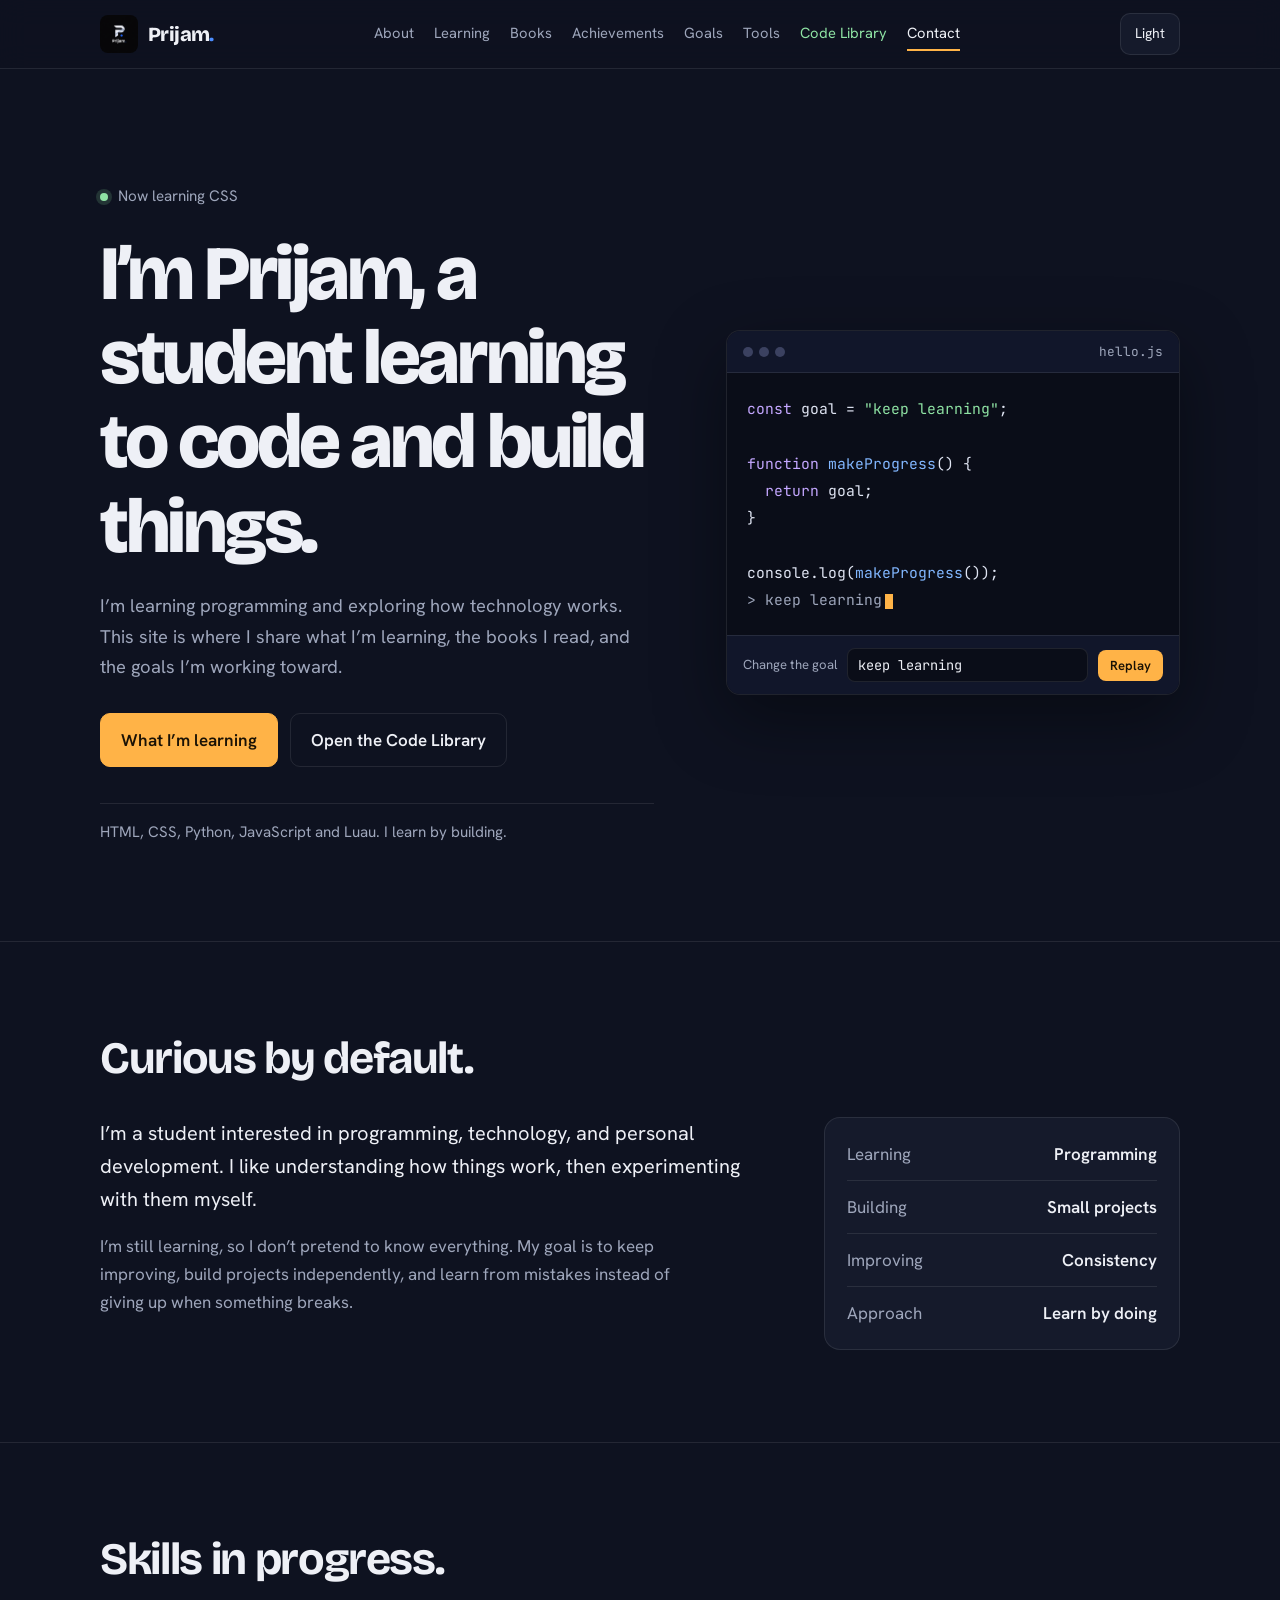
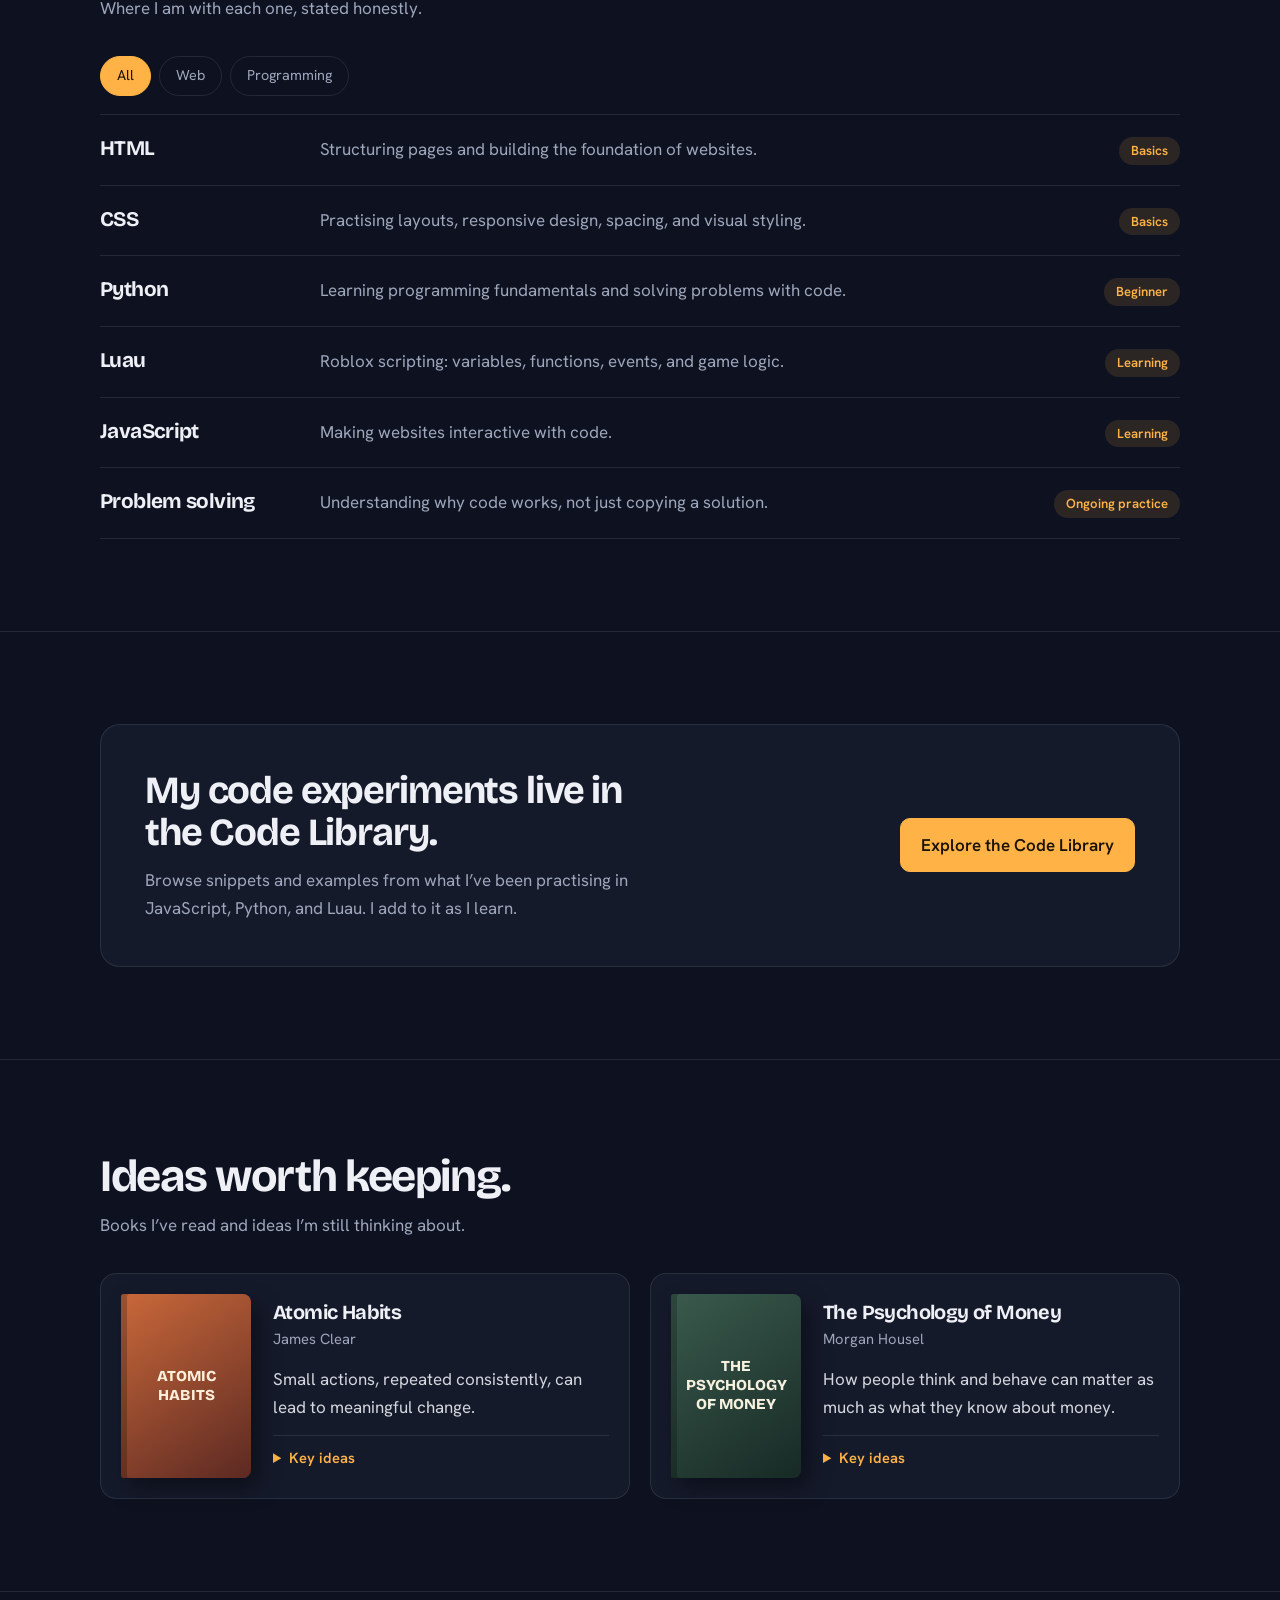
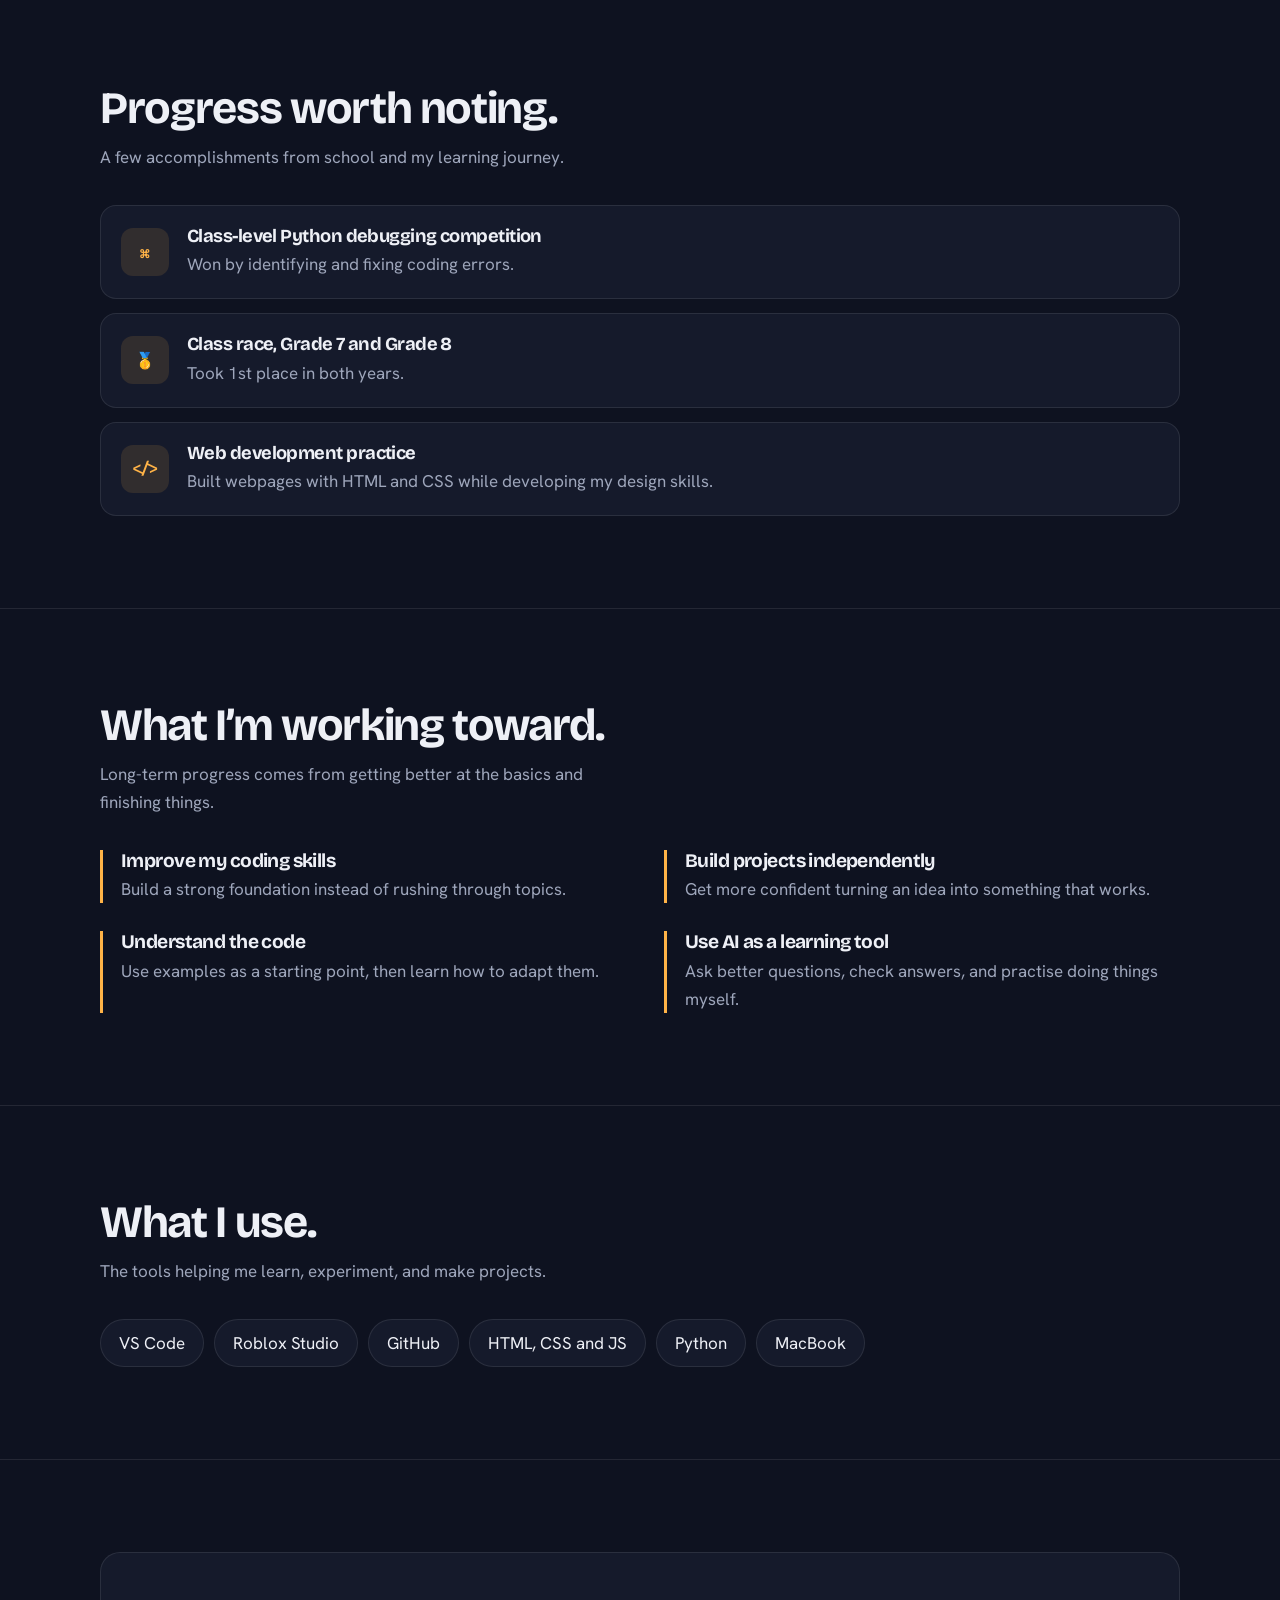
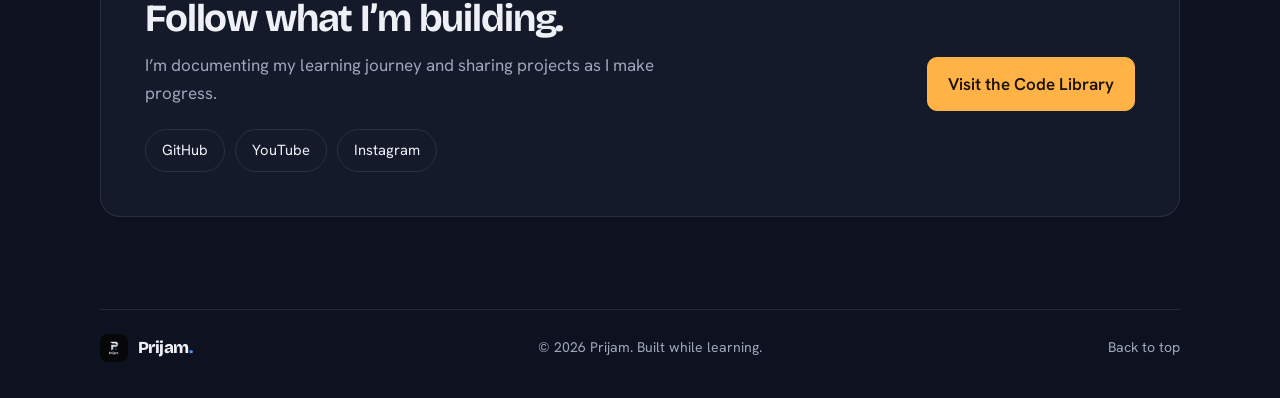
==== Main/Main Page /ALL/index.html @ 0020c87b "Added new HTML/CSS code. Also gave the website link" ====
<!doctype html>
<html lang="en">
<head>
<meta charset="UTF-8">
<meta name="viewport" content="width=device-width, initial-scale=1">
<meta name="theme-color" content="#0e1220">
<meta name="description" content="Prijam’s personal portfolio — a student learning to code, building projects, and exploring ideas.">
<meta property="og:type" content="website">
<meta property="og:title" content="Prijam | Student Learning to Code">
<meta property="og:description" content="A student learning to code, building projects, and sharing the journey.">
<title>Prijam | Student Learning to Code</title>
<link rel="icon" type="image/png" href="logo.png">
<link rel="preconnect" href="https://fonts.googleapis.com">
<link rel="preconnect" href="https://fonts.gstatic.com" crossorigin>

<link rel="stylesheet" href="https://fonts.googleapis.com/css2?family=Bricolage+Grotesque:opsz,wght@12..96,500;12..96,700;12..96,800&family=Hanken+Grotesk:wght@400;500;600&family=JetBrains+Mono&display=swap">
<script>try{var t=localStorage.getItem("theme");if(t)document.documentElement.dataset.theme=t}catch(e){}</script>
<link rel="stylesheet" href="style.css">
<script src="script.js" defer></script>
</head>
<body>
<a class="skip" href="#main">Skip to content</a>

<header class="topbar">
  <div class="wrap nav">
    <a href="#home" class="brand" aria-label="Prijam home">
      <img src="logo.png" alt="" class="brand-logo">
      <span>Prijam<span class="brand-dot">.</span></span>
    </a>
    <button class="menu-toggle" id="menuToggle" type="button" aria-controls="navLinks" aria-expanded="false" aria-label="Toggle navigation">Menu</button>
    <nav class="nav-links" id="navLinks" aria-label="Main navigation">
      <a href="#about">About</a>
      <a href="#learning">Learning</a>
      <a href="#books">Books</a>
      <a href="#achievements">Achievements</a>
      <a href="#goals">Goals</a>
      <a href="#tools">Tools</a>
      <a href="code.html" class="nav-code">Code Library</a>
      <a href="#contact">Contact</a>
    </nav>
    <button class="theme-toggle" id="themeToggle" type="button">Light</button>
  </div>
</header>

<main id="main">

<section id="home" class="hero">
  <div class="wrap hero-grid">
    <div>
      <p class="now"><span class="dot"></span>Now learning CSS</p>
      <h1>I’m Prijam, a student learning to code and build things.</h1>
      <p class="hero-copy">I’m learning programming and exploring how technology works. This site is where I share what I’m learning, the books I read, and the goals I’m working toward.</p>
      <div class="hero-actions">
        <a href="#learning" class="btn primary">What I’m learning</a>
        <a href="code.html" class="btn">Open the Code Library</a>
      </div>
      <p class="stack">HTML, CSS, Python, JavaScript and Luau. I learn by building.</p>
    </div>

    <div class="editor">
      <div class="editor-top"><span class="dots"><i></i><i></i><i></i></span><span>hello.js</span></div>
      <div class="code" role="img" aria-label="A small JavaScript example that prints your goal">
        <span class="ln" style="--n:1"><span class="k">const</span> goal = <span class="s">"<span id="goalText">keep learning</span>"</span>;</span>
        <span class="ln" style="--n:2">&nbsp;</span>
        <span class="ln" style="--n:3"><span class="k">function</span> <span class="f">makeProgress</span>() {</span>
        <span class="ln" style="--n:4">  <span class="k">return</span> goal;</span>
        <span class="ln" style="--n:5">}</span>
        <span class="ln" style="--n:6">&nbsp;</span>
        <span class="ln" style="--n:7">console.log(<span class="f">makeProgress</span>());</span>
        <span class="ln out" style="--n:8">&gt; <span id="goalOut">keep learning</span><span class="caret"></span></span>
      </div>
      <div class="editor-bar"><label for="goalInput">Change the goal</label><input id="goalInput" type="text" maxlength="28" value="keep learning" autocomplete="off"><button type="button" id="replay">Replay</button></div>
    </div>
  </div>
</section>

<section id="about">
  <div class="wrap">
    <div class="head"><h2>Curious by default.</h2></div>
    <div class="about">
      <div>
        <p>I’m a student interested in programming, technology, and personal development. I like understanding how things work, then experimenting with them myself.</p>
        <p>I’m still learning, so I don’t pretend to know everything. My goal is to keep improving, build projects independently, and learn from mistakes instead of giving up when something breaks.</p>
      </div>
      <dl class="facts">
        <div><dt>Learning</dt><dd>Programming</dd></div>
        <div><dt>Building</dt><dd>Small projects</dd></div>
        <div><dt>Improving</dt><dd>Consistency</dd></div>
        <div><dt>Approach</dt><dd>Learn by doing</dd></div>
      </dl>
    </div>
  </div>
</section>

<section id="learning">
  <div class="wrap">
    <div class="head">
      <h2>Skills in progress.</h2>
      <p>Where I am with each one, stated honestly.</p>
    </div>
    <div class="filters" role="group" aria-label="Filter skills"><button type="button" class="filter" data-f="all" aria-pressed="true">All</button><button type="button" class="filter" data-f="web" aria-pressed="false">Web</button><button type="button" class="filter" data-f="programming" aria-pressed="false">Programming</button></div>
    <ul class="skills">
      <li data-tags="web"><h3>HTML</h3><p>Structuring pages and building the foundation of websites.</p><span class="stage">Basics</span></li>
      <li data-tags="web"><h3>CSS</h3><p>Practising layouts, responsive design, spacing, and visual styling.</p><span class="stage">Basics</span></li>
      <li data-tags="programming"><h3>Python</h3><p>Learning programming fundamentals and solving problems with code.</p><span class="stage">Beginner</span></li>
      <li data-tags="programming"><h3>Luau</h3><p>Roblox scripting: variables, functions, events, and game logic.</p><span class="stage">Learning</span></li>
      <li data-tags="web programming"><h3>JavaScript</h3><p>Making websites interactive with code.</p><span class="stage">Learning</span></li>
      <li data-tags="programming"><h3>Problem solving</h3><p>Understanding why code works, not just copying a solution.</p><span class="stage">Ongoing practice</span></li>
    </ul>
  </div>
</section>

<section id="code-library">
  <div class="wrap">
    <div class="lib">
      <div>
        <h2>My code experiments live in the Code Library.</h2>
        <p>Browse snippets and examples from what I’ve been practising in JavaScript, Python, and Luau. I add to it as I learn.</p>
      </div>
      <a href="code.html" class="btn primary">Explore the Code Library</a>
    </div>
  </div>
</section>

<section id="books">
  <div class="wrap">
    <div class="head">
      <h2>Ideas worth keeping.</h2>
      <p>Books I’ve read and ideas I’m still thinking about.</p>
    </div>
    <div class="books">
      <article class="book">
        <div class="cover warm" role="img" aria-label="Atomic Habits book cover"><img src="https://covers.openlibrary.org/b/isbn/9780735211292-L.jpg?default=false" alt="" loading="lazy" onerror="this.remove()"><span>ATOMIC<br>HABITS</span></div>
        <div>
          <h3>Atomic Habits</h3>
          <p class="author">James Clear</p>
          <p class="take">Small actions, repeated consistently, can lead to meaningful change.</p><details class="ideas"><summary>Key ideas</summary><ul><li>Aim to get 1% better each day; small gains compound.</li><li>Habits run on a loop: cue, craving, response, reward.</li><li>Focus on who you want to become, not only the result.</li></ul></details>
        </div>
      </article>
      <article class="book">
        <div class="cover green" role="img" aria-label="The Psychology of Money book cover"><img src="https://covers.openlibrary.org/b/isbn/9780857197689-L.jpg?default=false" alt="" loading="lazy" onerror="this.remove()"><span>THE<br>PSYCHOLOGY<br>OF MONEY</span></div>
        <div>
          <h3>The Psychology of Money</h3>
          <p class="author">Morgan Housel</p>
          <p class="take">How people think and behave can matter as much as what they know about money.</p><details class="ideas"><summary>Key ideas</summary><ul><li>Behaviour matters more than knowledge.</li><li>Luck and risk shape outcomes more than we admit.</li><li>Knowing when you have enough is a skill.</li></ul></details>
        </div>
      </article>
    </div>
  </div>
</section>

<section id="achievements">
  <div class="wrap">
    <div class="head">
      <h2>Progress worth noting.</h2>
      <p>A few accomplishments from school and my learning journey.</p>
    </div>
    <ul class="wins">
      <li><span class="ic" aria-hidden="true">⌘</span><div><h3>Class-level Python debugging competition</h3><p>Won by identifying and fixing coding errors.</p></div></li>
      <li><span class="ic" aria-hidden="true">🥇</span><div><h3>Class race, Grade 7 and Grade 8</h3><p>Took 1st place in both years.</p></div></li>
      <li><span class="ic" aria-hidden="true">&lt;/&gt;</span><div><h3>Web development practice</h3><p>Built webpages with HTML and CSS while developing my design skills.</p></div></li>
    </ul>
  </div>
</section>

<section id="goals">
  <div class="wrap">
    <div class="head">
      <h2>What I’m working toward.</h2>
      <p>Long-term progress comes from getting better at the basics and finishing things.</p>
    </div>
    <ul class="goals">
      <li><h3>Improve my coding skills</h3><p>Build a strong foundation instead of rushing through topics.</p></li>
      <li><h3>Build projects independently</h3><p>Get more confident turning an idea into something that works.</p></li>
      <li><h3>Understand the code</h3><p>Use examples as a starting point, then learn how to adapt them.</p></li>
      <li><h3>Use AI as a learning tool</h3><p>Ask better questions, check answers, and practise doing things myself.</p></li>
    </ul>
  </div>
</section>

<section id="tools">
  <div class="wrap">
    <div class="head">
      <h2>What I use.</h2>
      <p>The tools helping me learn, experiment, and make projects.</p>
    </div>
    <ul class="chips">
      <li>VS Code</li><li>Roblox Studio</li><li>GitHub</li><li>HTML, CSS and JS</li><li>Python</li><li>MacBook</li>
    </ul>
  </div>
</section>

<section id="contact">
  <div class="wrap">
    <div class="lib">
      <div>
        <h2>Follow what I’m building.</h2>
        <p>I’m documenting my learning journey and sharing projects as I make progress.</p>
        <div class="socials">
          <a href="https://github.com/Privalk67" target="_blank" rel="noopener noreferrer">GitHub</a>
          <a href="https://www.youtube.com/@Privalk1" target="_blank" rel="noopener noreferrer">YouTube</a>
          <a href="https://www.instagram.com/prijamnyaupane0/" target="_blank" rel="noopener noreferrer">Instagram</a>
        </div>
      </div>
      <a href="code.html" class="btn primary">Visit the Code Library</a>
    </div>
  </div>
</section>

</main>

<footer>
  <div class="wrap foot">
    <a href="#home" class="brand footer-brand"><img src="logo.png" alt="" class="brand-logo"><span>Prijam<span class="brand-dot">.</span></span></a>
    <span>© <span id="year"></span> Prijam. Built while learning.</span>
    <a href="#home" class="back-top">Back to top</a>
  </div>
</footer>
</body>
</html>
---- Main/Main Page /ALL/style.css ----
:root{--bg:#0e1220;--panel:#151a2b;--line:rgba(255,255,255,.09);--text:#eef0f6;--muted:#9ea6bb;--accent:#ffb347;--blue:#4c8dff;--green:#8fe3a4;--violet:#c4a7ff;--max:1080px;--on-accent:#1a1205;color-scheme:dark;
--display:"Bricolage Grotesque",ui-sans-serif,system-ui,sans-serif;--body:"Hanken Grotesk",ui-sans-serif,system-ui,-apple-system,"Segoe UI",sans-serif;--mono:"JetBrains Mono",ui-monospace,SFMono-Regular,Menlo,Consolas,monospace}
*{box-sizing:border-box}
html{scroll-behavior:smooth;scroll-padding-top:84px}
body{margin:0;background:var(--bg);color:var(--text);font:400 1.0625rem/1.65 var(--body)}
h1,h2,h3{font-family:var(--display);margin:0;line-height:1.1;letter-spacing:-.03em}
a{color:inherit;text-decoration:none}
ul,dl{margin:0;padding:0;list-style:none}
:focus-visible{outline:2px solid var(--accent);outline-offset:4px}
.wrap{width:min(var(--max),calc(100% - 40px));margin-inline:auto}
.skip{position:absolute;left:12px;top:-60px;z-index:20;background:var(--accent);color:var(--on-accent);padding:8px 14px;border-radius:8px;font-weight:600}
.skip:focus{top:12px}

.topbar{position:sticky;top:0;z-index:10;background:color-mix(in srgb,var(--bg) 86%,transparent);backdrop-filter:blur(14px);border-bottom:1px solid var(--line)}
.nav{min-height:68px;display:flex;align-items:center;justify-content:space-between;gap:20px}
.brand{display:inline-flex;align-items:center;gap:10px;font:800 1.25rem var(--display);letter-spacing:-.03em}
.brand-logo{width:38px;height:38px;object-fit:contain;border-radius:8px}
.brand-dot{color:var(--blue)}
.nav-links{display:flex;align-items:center;gap:20px}
.nav-links a{color:var(--muted);font-size:.92rem;padding:4px 0;border-bottom:2px solid transparent;transition:color .2s,border-color .2s}
.nav-links a:hover,.nav-links a[aria-current]{color:var(--text)}
.nav-links a[aria-current]{border-color:var(--accent)}
.nav-links .nav-code{color:var(--green)}
.menu-toggle{display:none;border:1px solid var(--line);background:var(--panel);color:var(--text);font:inherit;padding:8px 14px;border-radius:10px;cursor:pointer}

section{padding:clamp(56px,8vw,92px) 0;border-top:1px solid var(--line)}
.head{margin-bottom:34px}
.head h2{font-size:clamp(1.9rem,4vw,2.8rem);font-weight:700}
.head p{margin:10px 0 0;color:var(--muted);max-width:52ch}

.hero{padding:clamp(56px,9vw,112px) 0 clamp(56px,8vw,96px);border-top:0}
.hero-grid{display:grid;grid-template-columns:1.1fr .9fr;gap:clamp(32px,6vw,72px);align-items:center}
.now{display:inline-flex;align-items:center;gap:10px;margin:0 0 22px;color:var(--muted);font-size:.95rem}
.dot{width:8px;height:8px;border-radius:50%;background:var(--green);box-shadow:0 0 0 4px rgba(143,227,164,.16)}
h1{font-size:clamp(2.6rem,6vw,4.9rem);font-weight:800;letter-spacing:-.045em;max-width:14ch}
.hero-copy{max-width:54ch;margin:22px 0 0;color:var(--muted);font-size:1.15rem}
.hero-actions{display:flex;flex-wrap:wrap;gap:12px;margin-top:30px}
.stack{margin:36px 0 0;padding-top:16px;border-top:1px solid var(--line);color:var(--muted);font-size:.95rem}
.btn{display:inline-flex;align-items:center;justify-content:center;padding:12px 20px;border:1px solid var(--line);border-radius:10px;font-weight:600;transition:transform .18s,border-color .18s}
.btn:hover{transform:translateY(-2px);border-color:var(--accent)}
.btn.primary{background:var(--accent);border-color:var(--accent);color:var(--on-accent)}

.editor{background:#0a0d18;border:1px solid var(--line);border-radius:14px;overflow:hidden;box-shadow:0 24px 70px rgba(0,0,0,.4)}
.editor-top{display:flex;align-items:center;gap:12px;padding:12px 16px;background:#11162a;border-bottom:1px solid var(--line);color:var(--muted);font:.8rem var(--mono)}
.dots{display:flex;gap:6px;margin-right:auto}
.dots i{width:10px;height:10px;border-radius:50%;background:#3b4160}
.code{padding:22px 20px;overflow-x:auto;font:.92rem/1.85 var(--mono);color:#dfe4f2}
.ln{display:block;white-space:pre;opacity:0;animation:ln .4s ease forwards;animation-delay:calc(var(--n)*.55s + .5s)}
.out{color:var(--muted)}
.caret{display:inline-block;width:.55em;height:1.05em;margin-left:3px;vertical-align:text-bottom;background:var(--accent);animation:blink 1s steps(2) infinite}
.k{color:var(--violet)}.s{color:var(--green)}.f{color:#82b7ff}
@keyframes ln{from{opacity:0;transform:translateX(-8px)}to{opacity:1;transform:none}}
@keyframes blink{50%{opacity:0}}

.about{display:grid;grid-template-columns:1.3fr .7fr;gap:clamp(28px,5vw,64px);align-items:start}
.about p{margin:0 0 16px;max-width:60ch;color:var(--muted)}
.about p:first-child{color:var(--text);font-size:1.25rem}
.facts{padding:22px;background:var(--panel);border:1px solid var(--line);border-radius:16px}
.facts div{display:flex;justify-content:space-between;gap:16px;padding:12px 0;border-bottom:1px solid var(--line)}
.facts div:first-child{padding-top:0}
.facts div:last-child{padding-bottom:0;border:0}
.facts dt{color:var(--muted)}
.facts dd{margin:0;font-weight:600;text-align:right}

.skills{border-top:1px solid var(--line)}
.skills li{display:grid;grid-template-columns:200px 1fr auto;gap:20px;align-items:baseline;padding:20px 0;border-bottom:1px solid var(--line)}
.skills h3{font-size:1.3rem}
.skills p{margin:0;color:var(--muted)}
.stage{padding:3px 12px;border-radius:99px;background:rgba(255,179,71,.12);color:var(--accent);font-size:.82rem;font-weight:600;white-space:nowrap}

.lib{display:flex;align-items:center;justify-content:space-between;gap:28px;padding:clamp(24px,4vw,44px);background:var(--panel);border:1px solid var(--line);border-radius:20px}
.lib h2{font-size:clamp(1.7rem,3.6vw,2.4rem);max-width:20ch}
.lib p{max-width:52ch;margin:12px 0 0;color:var(--muted)}
.socials{display:flex;flex-wrap:wrap;gap:10px;margin-top:22px}
.socials a{padding:8px 16px;border:1px solid var(--line);border-radius:99px;font-size:.92rem;transition:border-color .18s,color .18s}
.socials a:hover{border-color:var(--accent);color:var(--accent)}

.books{display:grid;grid-template-columns:1fr 1fr;gap:20px}
.book{display:grid;grid-template-columns:130px 1fr;gap:22px;align-items:center;padding:20px;background:var(--panel);border:1px solid var(--line);border-radius:16px}
.cover{position:relative;overflow:hidden;transition:transform .3s ease;aspect-ratio:145/205;display:grid;place-items:center;padding:12px;text-align:center;font:800 .95rem/1.25 var(--display);border-radius:3px 8px 8px 3px;box-shadow:inset 6px 0 0 rgba(0,0,0,.22),8px 10px 22px rgba(0,0,0,.4)}
.cover.warm{color:#fbeeda;background:linear-gradient(145deg,#c9683a,#5c2922)}
.cover.green{color:#f6f0df;background:linear-gradient(145deg,#3a5a4d,#172a25)}
.book h3{font-size:1.25rem}
.author{margin:4px 0 0;color:var(--muted);font-size:.92rem}
.take{margin:14px 0 0;opacity:.88}

.wins{display:grid;gap:14px}
.wins li{display:grid;grid-template-columns:48px 1fr;gap:18px;align-items:center;padding:20px;background:var(--panel);border:1px solid var(--line);border-radius:16px}
.ic{width:48px;height:48px;display:grid;place-items:center;border-radius:12px;background:rgba(255,179,71,.12);color:var(--accent);font:700 1rem var(--mono)}
.wins h3{font-size:1.15rem}
.wins p{margin:4px 0 0;color:var(--muted)}

.goals{display:grid;grid-template-columns:1fr 1fr;gap:28px 48px}
.goals li{padding-left:18px;border-left:3px solid var(--accent)}
.goals h3{margin-bottom:4px;font-size:1.2rem}
.goals p{margin:0;color:var(--muted)}

.chips{display:flex;flex-wrap:wrap;gap:10px}
.chips li{padding:9px 18px;background:var(--panel);border:1px solid var(--line);border-radius:99px}

footer{padding:0 0 36px;color:var(--muted);font-size:.88rem}
.foot{display:flex;flex-wrap:wrap;align-items:center;justify-content:space-between;gap:16px;padding-top:24px;border-top:1px solid var(--line)}
.footer-brand{font-size:1.05rem;color:var(--text)}
.footer-brand .brand-logo{width:28px;height:28px}
.back-top:hover{color:var(--accent)}

@media(max-width:800px){
.menu-toggle{display:block}
.nav-links{display:none;position:absolute;left:0;right:0;top:100%;flex-direction:column;align-items:flex-start;gap:16px;padding:18px 20px 24px;background:var(--bg);border-bottom:1px solid var(--line)}
.nav-links.open{display:flex}
.hero-grid,.about,.books,.goals{grid-template-columns:1fr}
h1{max-width:none}
.skills li{grid-template-columns:1fr auto;gap:6px 16px}
.skills p{grid-row:2;grid-column:1/-1}
.stage{grid-row:1;grid-column:2}
.lib{flex-direction:column;align-items:flex-start}
}
@media(max-width:480px){
.wrap{width:calc(100% - 28px)}
.hero-actions .btn{width:100%}
.book{grid-template-columns:100px 1fr;gap:16px;padding:16px}
.foot{flex-direction:column;align-items:flex-start}
}
@media(prefers-reduced-motion:reduce){
html{scroll-behavior:auto}
.ln{animation:none;opacity:1}
.caret{animation:none}
.btn{transition:none}
}

/* Light theme (the editor stays dark in both) */
:root[data-theme="light"]{--bg:#f6f4ef;--panel:#fff;--line:rgba(14,18,32,.12);--text:#161a29;--muted:#566075;--accent:#b45309;--green:#17703f;--blue:#2563eb;--on-accent:#fff;color-scheme:light}
.editor{--text:#eef0f6;--muted:#9ea6bb;--accent:#ffb347;--line:rgba(255,255,255,.09)}

.theme-toggle{padding:8px 14px;border:1px solid var(--line);border-radius:10px;background:var(--panel);color:var(--text);font:inherit;font-size:.88rem;cursor:pointer;transition:border-color .18s}
.theme-toggle:hover{border-color:var(--accent)}

.editor-bar{display:flex;align-items:center;gap:10px;padding:12px 16px;background:#11162a;border-top:1px solid var(--line);color:var(--muted);font-size:.82rem}
.editor-bar input{flex:1;min-width:0;padding:7px 10px;background:#0a0d18;border:1px solid var(--line);border-radius:8px;color:var(--text);font:.85rem var(--mono)}
.editor-bar button{padding:7px 12px;border:0;border-radius:8px;background:var(--accent);color:#1a1205;font:600 .82rem var(--body);cursor:pointer}

.filters{display:flex;flex-wrap:wrap;gap:8px;margin-bottom:18px}
.filter{padding:7px 16px;border:1px solid var(--line);border-radius:99px;background:transparent;color:var(--muted);font:inherit;font-size:.9rem;cursor:pointer;transition:color .18s,border-color .18s}
.filter:hover{color:var(--text);border-color:var(--accent)}
.filter[aria-pressed="true"]{background:var(--accent);border-color:var(--accent);color:var(--on-accent)}
.skills li[hidden]{display:none}

.cover img{position:absolute;inset:0;width:100%;height:100%;object-fit:cover}
.book:hover .cover{transform:perspective(600px) rotateY(-14deg) translateY(-4px)}
.ideas{margin-top:14px;padding-top:10px;border-top:1px solid var(--line)}
.ideas summary{cursor:pointer;color:var(--accent);font-weight:600;font-size:.92rem}
.ideas ul{margin:10px 0 0;padding-left:18px;list-style:disc;color:var(--muted);font-size:.93rem}

@media(max-width:800px){.theme-toggle{margin-left:auto}.menu-toggle{order:3}}
@media(prefers-reduced-motion:reduce){.book:hover .cover{transform:none}.cover{transition:none}}
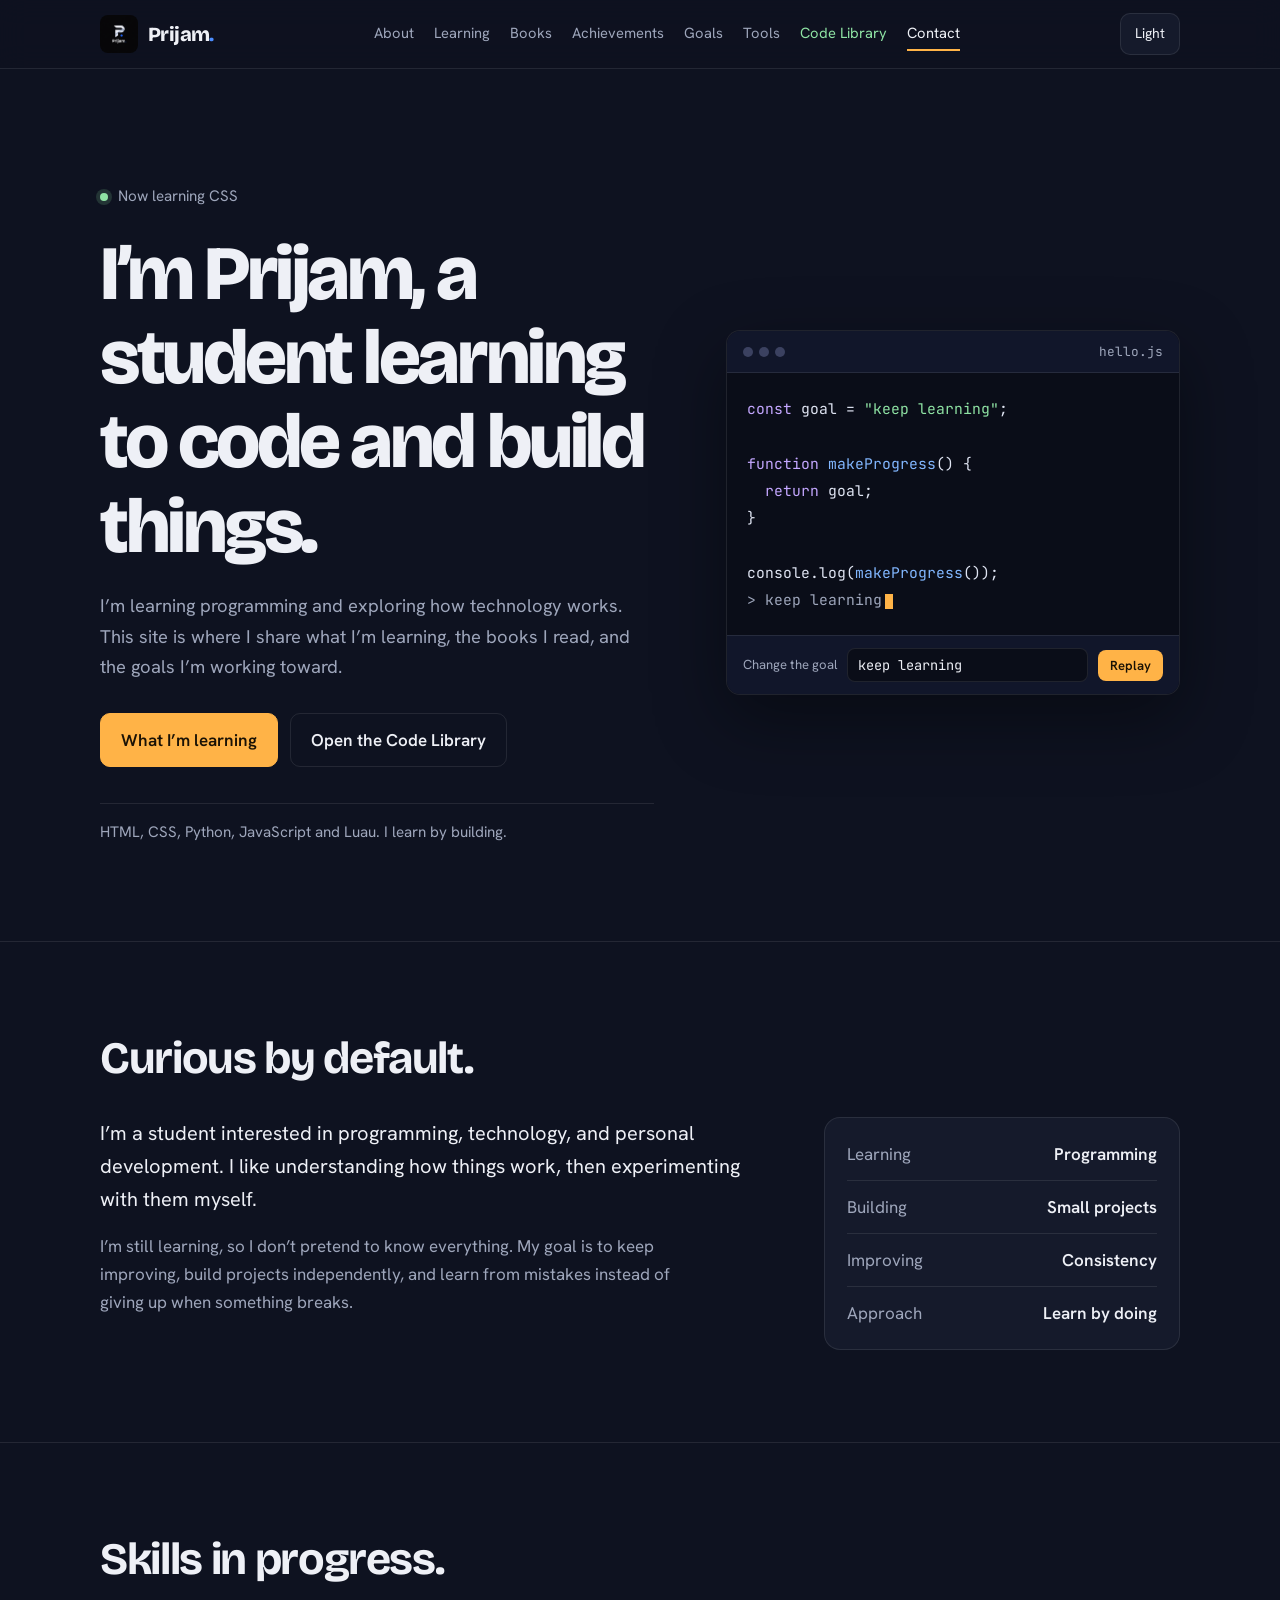
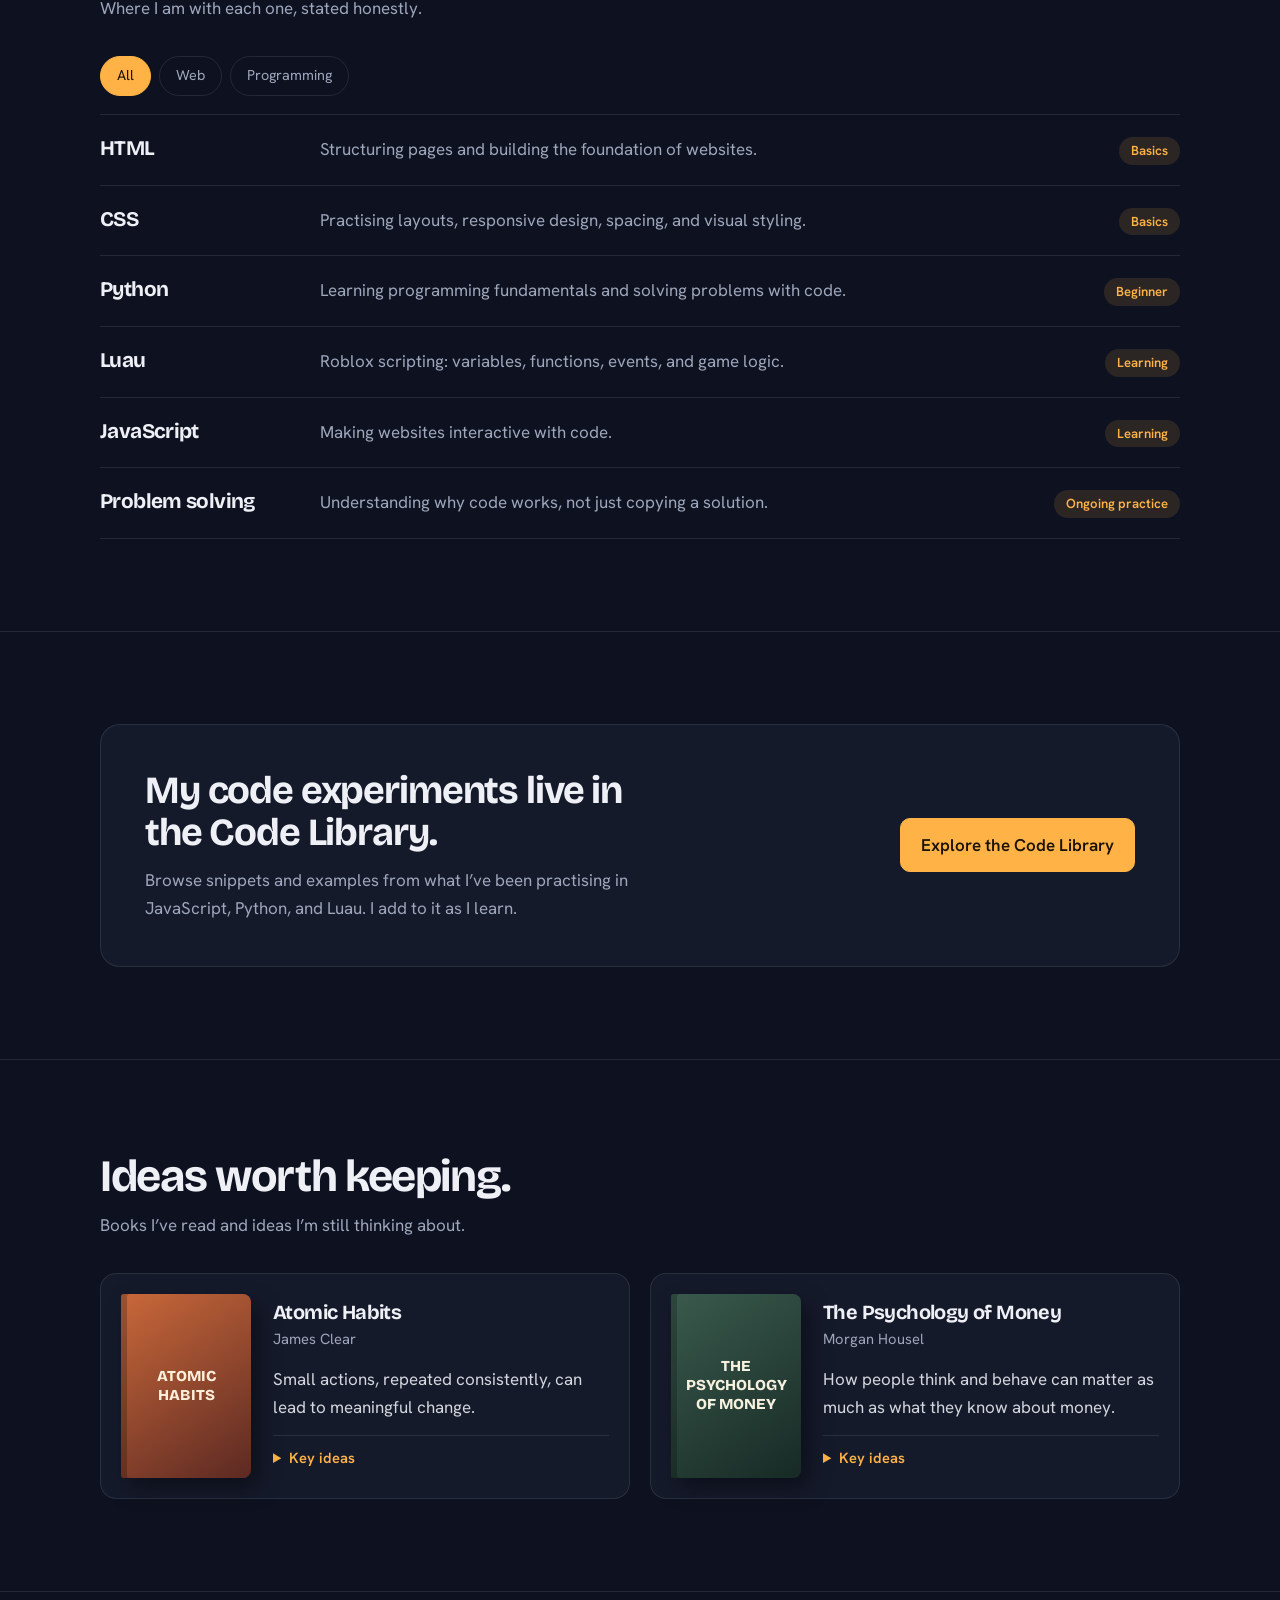
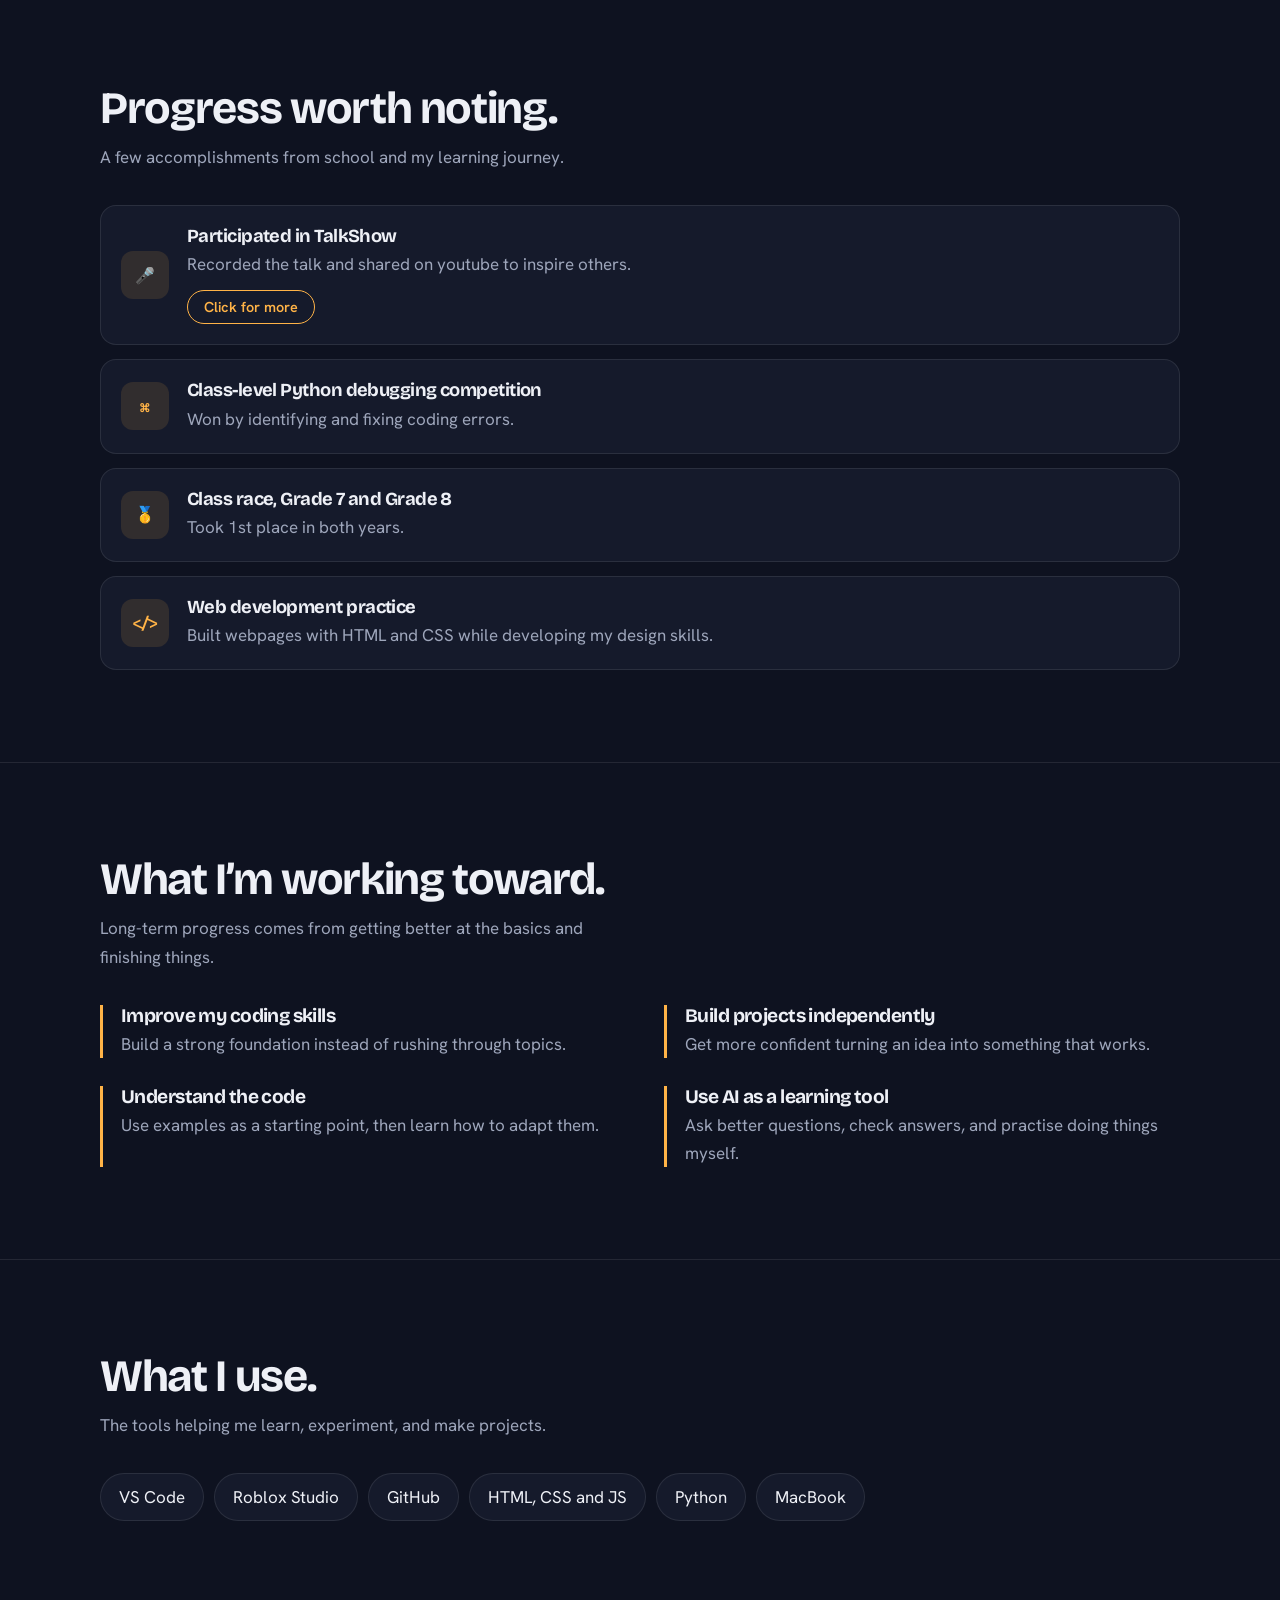
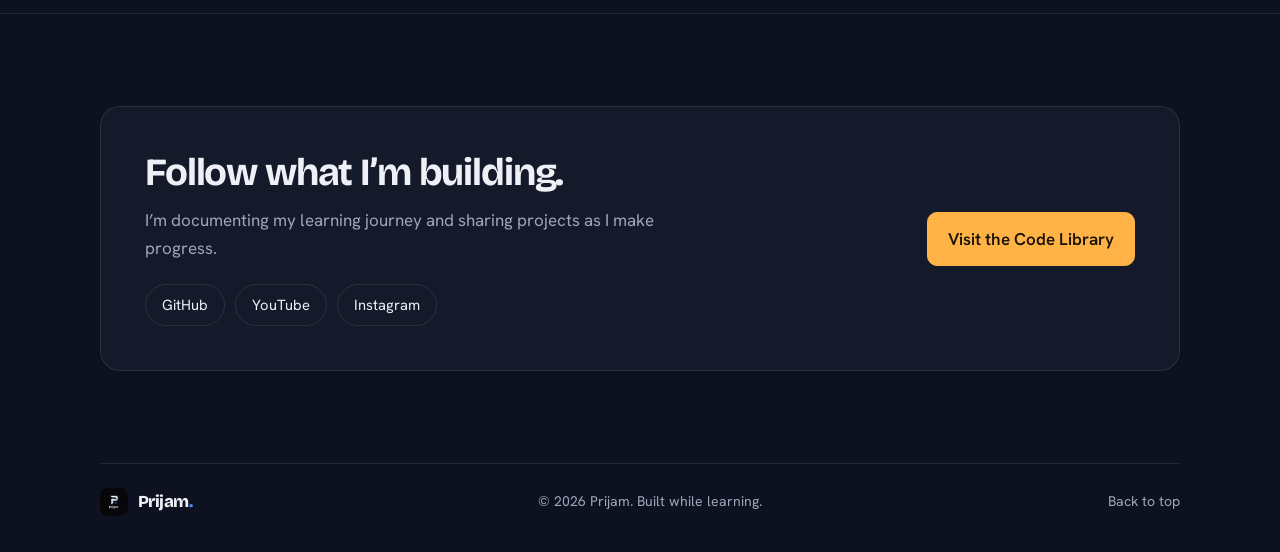
==== commit 37e2392c: "Add YouTube talk to achievements" ====
--- a/Main/Main Page /ALL/index.html
+++ b/Main/Main Page /ALL/index.html
@@ -16,7 +16,9 @@
 <link rel="stylesheet" href="https://fonts.googleapis.com/css2?family=Bricolage+Grotesque:opsz,wght@12..96,500;12..96,700;12..96,800&family=Hanken+Grotesk:wght@400;500;600&family=JetBrains+Mono&display=swap">
 <script>try{var t=localStorage.getItem("theme");if(t)document.documentElement.dataset.theme=t}catch(e){}</script>
 <link rel="stylesheet" href="style.css">
+<link rel="stylesheet" href="talkshow.css">
 <script src="script.js" defer></script>
+<script src="talkshow.js" defer></script>
 </head>
 <body>
 <a class="skip" href="#main">Skip to content</a>
@@ -156,6 +158,7 @@
       <p>A few accomplishments from school and my learning journey.</p>
     </div>
     <ul class="wins">
+      <li><span class="ic" aria-hidden="true">🎤</span><div><h3>Participated in TalkShow</h3><p>Recorded the talk and shared on youtube to inspire others.</p><button type="button" class="more" data-video="CoeDfIRcELQ" data-title="Prijam Talkshow">Click for more</button></div></li>
       <li><span class="ic" aria-hidden="true">⌘</span><div><h3>Class-level Python debugging competition</h3><p>Won by identifying and fixing coding errors.</p></div></li>
       <li><span class="ic" aria-hidden="true">🥇</span><div><h3>Class race, Grade 7 and Grade 8</h3><p>Took 1st place in both years.</p></div></li>
       <li><span class="ic" aria-hidden="true">&lt;/&gt;</span><div><h3>Web development practice</h3><p>Built webpages with HTML and CSS while developing my design skills.</p></div></li>
@@ -199,7 +202,7 @@
         <div class="socials">
           <a href="https://github.com/Privalk67" target="_blank" rel="noopener noreferrer">GitHub</a>
           <a href="https://www.youtube.com/@Privalk1" target="_blank" rel="noopener noreferrer">YouTube</a>
-          <a href="https://www.instagram.com/prijamnyaupane0/" target="_blank" rel="noopener noreferrer">Instagram</a>
+          <a href="https://www.instagram.com/prijam.dev/" target="_blank" rel="noopener noreferrer">Instagram</a>
         </div>
       </div>
       <a href="code.html" class="btn primary">Visit the Code Library</a>
@@ -216,5 +219,13 @@
     <a href="#home" class="back-top">Back to top</a>
   </div>
 </footer>
+
+<dialog id="videoModal" class="vmodal" aria-labelledby="videoTitle">
+  <div class="vmodal-bar">
+    <h3 id="videoTitle">Video</h3>
+    <button type="button" class="vclose" aria-label="Close video">✕</button>
+  </div>
+  <div class="vframe"></div>
+</dialog>
 </body>
 </html>
--- a/Main/Main Page /ALL/talkshow.css
+++ b/Main/Main Page /ALL/talkshow.css
@@ -0,0 +1,13 @@
+/* Talkshow video popup (works with style.css; uses its colour variables, so light and dark both work) */
+.more{margin-top:12px;padding:7px 16px;border:1px solid var(--accent);border-radius:99px;background:transparent;color:var(--accent);font:600 .9rem var(--body);cursor:pointer;transition:background .18s,color .18s}
+.more:hover{background:var(--accent);color:var(--on-accent)}
+.vmodal{width:min(1200px,calc(100% - 28px));padding:0;border:1px solid var(--line);border-radius:16px;background:var(--panel);color:var(--text);overflow:hidden}
+.vmodal::backdrop{background:rgba(6,8,16,.8);backdrop-filter:blur(4px)}
+.vmodal-bar{display:flex;align-items:center;justify-content:space-between;gap:16px;padding:10px 12px 10px 18px;border-bottom:1px solid var(--line)}
+.vmodal-bar h3{font-size:1.05rem}
+.vclose{width:36px;height:36px;border:1px solid var(--line);border-radius:10px;background:transparent;color:var(--text);font:inherit;cursor:pointer;transition:border-color .18s}
+.vclose:hover{border-color:var(--accent)}
+.vframe{aspect-ratio:16/9;max-height:calc(100dvh - 130px);background:#000}
+.vframe iframe{display:block;width:100%;height:100%;border:0}
+body:has(.vmodal[open]){overflow:hidden}
+@media(prefers-reduced-motion:reduce){.more,.vclose{transition:none}}
